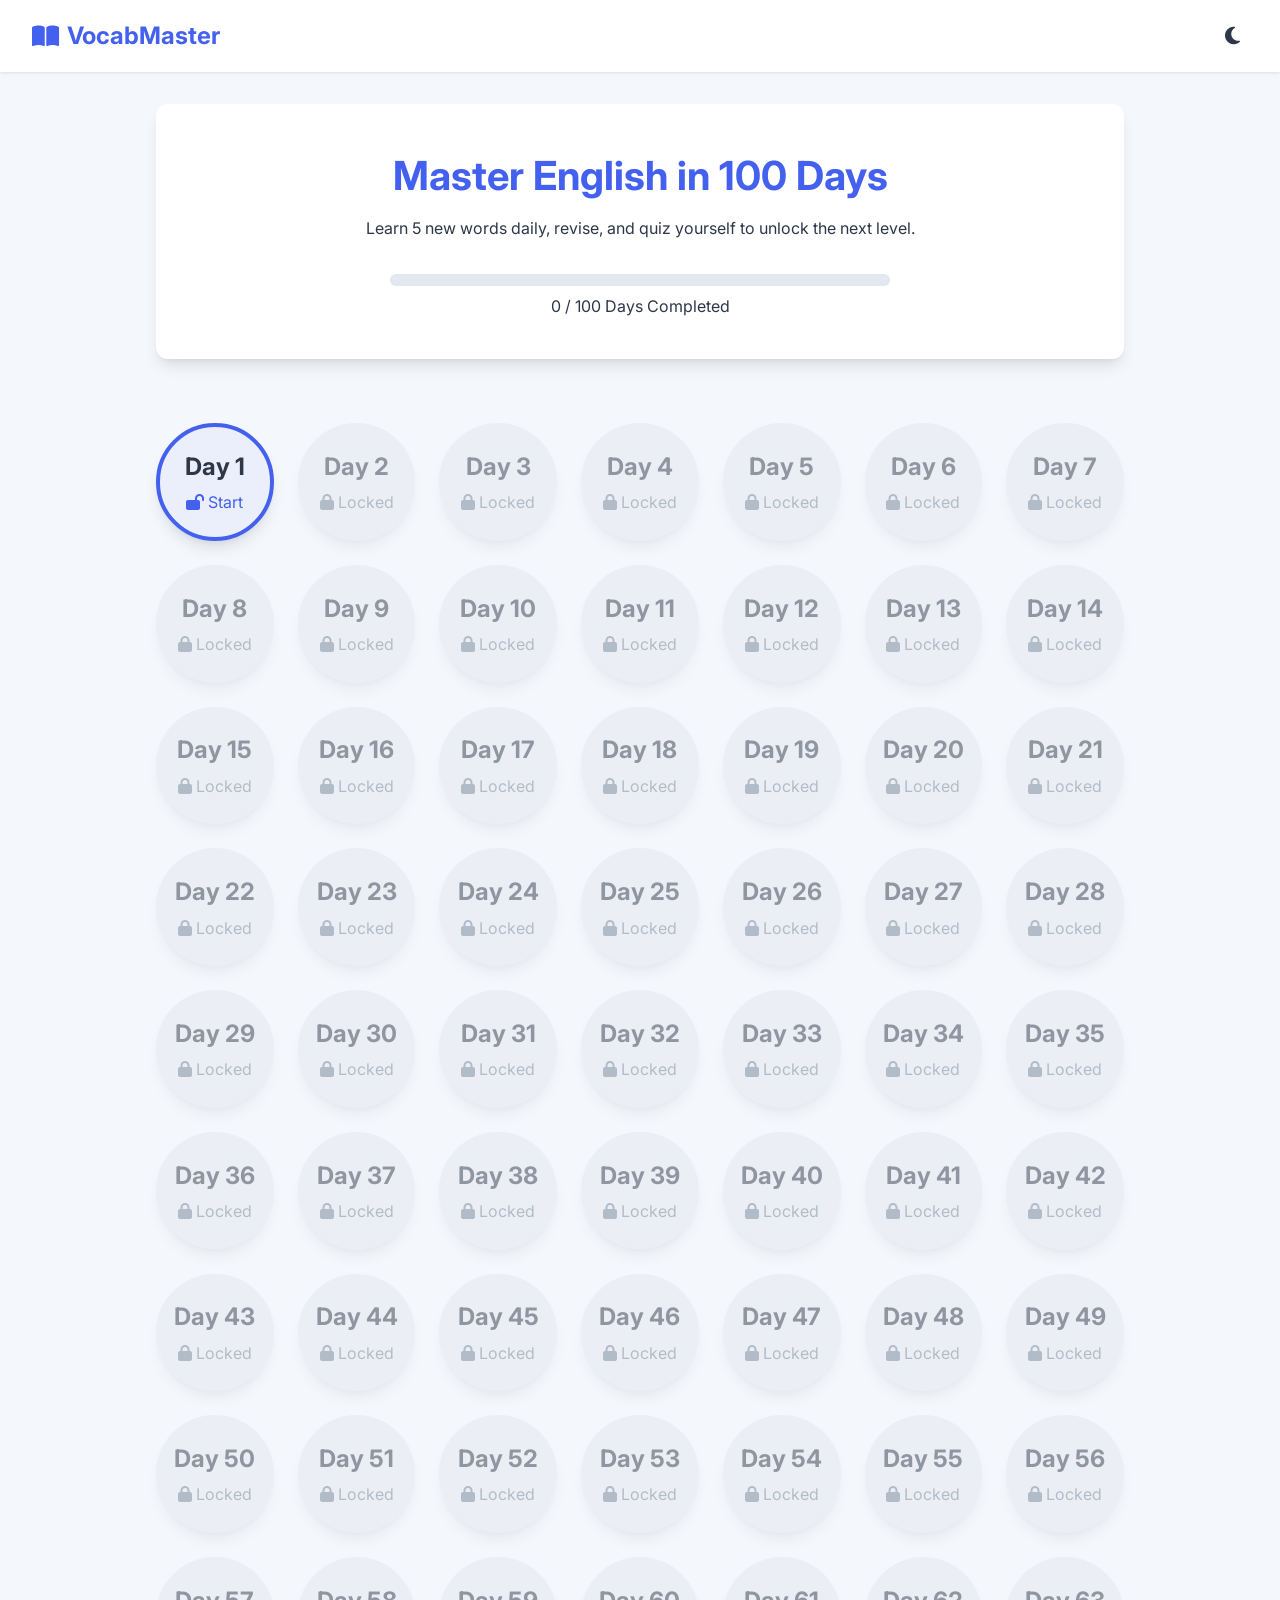
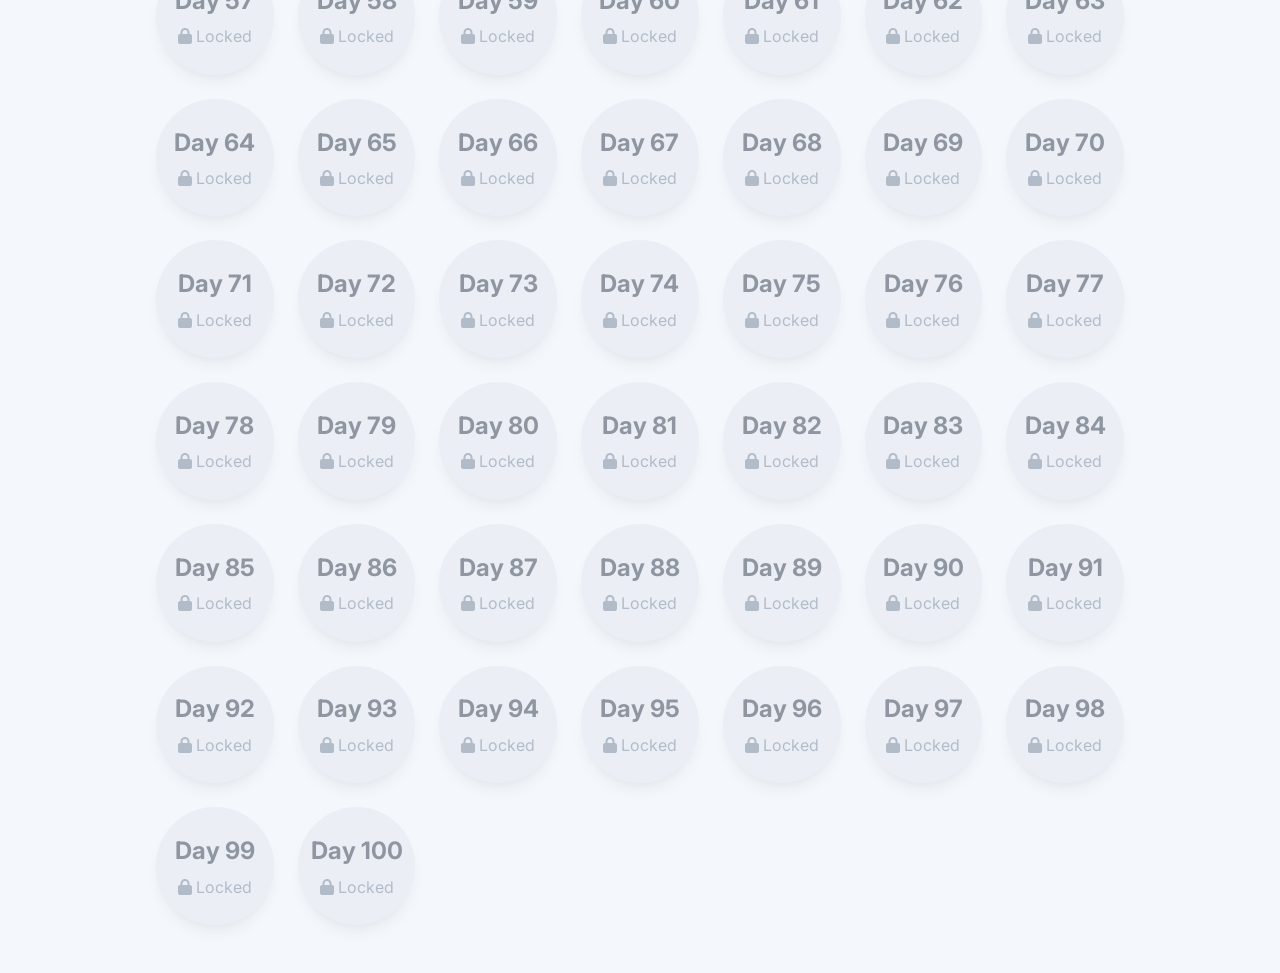
==== index.html @ 596305bb "first commit" ====
<!DOCTYPE html>
<html lang="en">
<head>
    <meta charset="UTF-8">
    <meta name="viewport" content="width=device-width, initial-scale=1.0">
    <title>VocabMaster - 100 Days Plan</title>
    <meta name="description" content="Improve English vocabulary through a structured 100-day plan.">
    <link rel="stylesheet" href="style.css">
    <link href="https://fonts.googleapis.com/css2?family=Inter:wght@300;400;600;700&display=swap" rel="stylesheet">
    <!-- FontAwesome for icons -->
    <link rel="stylesheet" href="https://cdnjs.cloudflare.com/ajax/libs/font-awesome/6.4.0/css/all.min.css">
</head>
<body>
    <header>
        <div class="logo"><i class="fa-solid fa-book-open"></i> VocabMaster</div>
        <div class="header-controls">
            <button id="themeToggle" class="icon-btn" aria-label="Toggle Dark Mode" title="Toggle Dark Mode">
                <i class="fa-solid fa-moon"></i>
            </button>
        </div>
    </header>

    <main id="app">
        <!-- Dashboard View -->
        <section id="dashboardView" class="view active-view">
            <div class="hero">
                <h1>Master English in 100 Days</h1>
                <p>Learn 5 new words daily, revise, and quiz yourself to unlock the next level.</p>
                <div class="progress-container">
                    <div class="progress-bar-bg">
                        <div class="progress-bar" id="overallProgressBar" style="width: 0%;"></div>
                    </div>
                    <span id="progressText">0 / 100 Days Completed</span>
                </div>
            </div>
            
            <div class="roadmap-grid" id="roadmapGrid">
                <!-- Dynamically populated day cards -->
            </div>
        </section>

        <!-- Revision View -->
        <section id="revisionView" class="view hidden-view">
            <div class="view-header">
                <h2>Revision: Day <span id="revisionDayNum"></span> Words</h2>
                <button class="btn-cancel" onclick="app.showDashboard()">Exit</button>
            </div>
            <div class="revision-content">
                <p class="section-desc">Before learning new words, quickly review what you learned yesterday.</p>
                <div class="revision-grid" id="revisionGrid">
                    <!-- Words for revision shown here -->
                </div>
            </div>
            <div style="text-align: center; margin-top: 2rem;">
                <button class="btn-primary" id="btnStartToday" style="font-size: 1.25rem;">Start Today's Lesson <i class="fa-solid fa-arrow-right"></i></button>
            </div>
        </section>

        <!-- Learning View -->
        <section id="learningView" class="view hidden-view">
            <div class="view-header">
                <h2>Day <span id="learningDayNum"></span>: Vocabulary</h2>
                <span class="step-indicator" id="wordProgressIndicator">1 / 5</span>
                <button class="btn-cancel" onclick="app.showDashboard()">Quit</button>
            </div>
            <div class="word-card-container">
                <div class="word-card" id="wordCard">
                    <!-- Dynamic Word Details -->
                </div>
            </div>
            <div class="navigation-buttons">
                <button class="btn-secondary" id="btnPrevWord" disabled><i class="fa-solid fa-arrow-left"></i> Previous</button>
                <button class="btn-primary" id="btnNextWord">Next <i class="fa-solid fa-arrow-right"></i></button>
            </div>
        </section>

        <!-- Quiz View -->
        <section id="quizView" class="view hidden-view">
            <div class="view-header">
                <h2>Day <span id="quizDayNum"></span>: Quiz</h2>
                <span class="step-indicator" id="quizProgressIndicator">1 / 7</span>
                <button class="btn-cancel" onclick="app.showDashboard()">Quit</button>
            </div>
            <div class="quiz-container">
                <div class="quiz-card" id="quizCard">
                    <!-- Dynamic Quiz Detail -->
                </div>
            </div>
            <div class="navigation-buttons" id="quizNavButtons">
                <button class="btn-primary" id="btnSubmitQuizAnswer" style="margin-left:auto;">Submit Answer</button>
                <button class="btn-primary" id="btnNextQuizQuestion" style="display:none; margin-left:auto;">Next Question <i class="fa-solid fa-arrow-right"></i></button>
            </div>
        </section>

        <!-- Result View -->
        <section id="resultView" class="view hidden-view">
            <div class="result-card" id="resultCard">
                <h1 id="resultTitle">Result</h1>
                <div class="score-circle" id="scoreCircle">
                    <span id="scoreText">0%</span>
                </div>
                <p id="resultMessage" style="font-size: 1.25rem; font-weight: 600; margin-bottom: 1rem;"></p>
                <div class="review-answers" id="reviewAnswers">
                    <!-- Mistake explanations etc -->
                </div>
                <button class="btn-primary" id="btnResultAction">Continue</button>
            </div>
        </section>
    </main>

    <script src="script.js"></script>
</body>
</html>
---- style.css ----
:root {
    --bg-color: #f4f7fb;
    --surface-color: #ffffff;
    --text-color: #2d3748;
    --text-light: #718096;
    --primary-color: #4361ee;
    --primary-hover: #3a56d4;
    --success-color: #38b000;
    --warning-color: #fca311;
    --danger-color: #e63946;
    --card-shadow: 0 10px 15px -3px rgba(0, 0, 0, 0.1), 0 4px 6px -2px rgba(0, 0, 0, 0.05);
    --border-radius: 12px;
    --border-color: #e2e8f0;
}

[data-theme="dark"] {
    --bg-color: #0f172a;
    --surface-color: #1e293b;
    --text-color: #f8fafc;
    --text-light: #94a3b8;
    --border-color: #334155;
    --card-shadow: 0 10px 15px -3px rgba(0, 0, 0, 0.5);
}

* {
    margin: 0;
    padding: 0;
    box-sizing: border-box;
}

body {
    font-family: 'Inter', sans-serif;
    background-color: var(--bg-color);
    color: var(--text-color);
    transition: background-color 0.3s, color 0.3s;
    line-height: 1.6;
}

header {
    display: flex;
    justify-content: space-between;
    align-items: center;
    padding: 1rem 2rem;
    background-color: var(--surface-color);
    box-shadow: 0 1px 3px rgba(0,0,0,0.1);
    position: sticky;
    top: 0;
    z-index: 100;
}

.logo {
    font-size: 1.5rem;
    font-weight: 700;
    color: var(--primary-color);
    display: flex;
    align-items: center;
    gap: 0.5rem;
}

.icon-btn {
    background: none;
    border: none;
    font-size: 1.25rem;
    color: var(--text-color);
    cursor: pointer;
    padding: 0.5rem;
    border-radius: 50%;
    transition: background-color 0.2s;
}

.icon-btn:hover {
    background-color: var(--border-color);
}

/* Base Buttons */
button {
    font-family: inherit;
    cursor: pointer;
    border-radius: 8px;
    font-weight: 600;
    padding: 0.75rem 1.5rem;
    font-size: 1rem;
    transition: all 0.2s ease;
    border: none;
}

.btn-primary {
    background-color: var(--primary-color);
    color: white;
}

.btn-primary:hover {
    background-color: var(--primary-hover);
    transform: translateY(-2px);
}

.btn-primary:disabled {
    background-color: var(--text-light);
    cursor: not-allowed;
    transform: none;
}

.btn-secondary {
    background-color: var(--border-color);
    color: var(--text-color);
}

.btn-secondary:hover:not(:disabled) {
    background-color: #cbd5e1;
}
.btn-secondary:disabled {
    opacity: 0.5;
    cursor: not-allowed;
}

[data-theme="dark"] .btn-secondary:hover:not(:disabled) {
    background-color: #475569;
}

.btn-cancel {
    background: none;
    color: var(--text-light);
}

.btn-cancel:hover {
    color: var(--danger-color);
}

main {
    max-width: 1000px;
    margin: 2rem auto;
    padding: 0 1rem;
}

/* Views */
.view {
    display: none;
    animation: fadeIn 0.4s ease forwards;
}

.view.active-view {
    display: block;
}

@keyframes fadeIn {
    from { opacity: 0; transform: translateY(10px); }
    to { opacity: 1; transform: translateY(0); }
}

/* Dashboard */
.hero {
    text-align: center;
    margin-bottom: 3rem;
    padding: 2.5rem;
    background-color: var(--surface-color);
    border-radius: var(--border-radius);
    box-shadow: var(--card-shadow);
}

.hero h1 {
    font-size: 2.5rem;
    margin-bottom: 0.5rem;
    color: var(--primary-color);
}

.progress-container {
    margin-top: 2rem;
    max-width: 500px;
    margin-left: auto;
    margin-right: auto;
}

.progress-bar-bg {
    height: 12px;
    background-color: var(--border-color);
    border-radius: 6px;
    overflow: hidden;
    margin-bottom: 0.5rem;
}

.progress-bar {
    height: 100%;
    background: linear-gradient(90deg, var(--primary-color), #4dabf7);
    border-radius: 6px;
    transition: width 1s ease-in-out;
}

.roadmap-grid {
    display: grid;
    grid-template-columns: repeat(auto-fill, minmax(110px, 1fr));
    gap: 1.5rem;
    padding: 1rem 0;
}

.day-card {
    background-color: var(--surface-color);
    border-radius: 50%;
    aspect-ratio: 1;
    display: flex;
    flex-direction: column;
    align-items: center;
    justify-content: center;
    box-shadow: var(--card-shadow);
    cursor: pointer;
    transition: transform 0.2s, box-shadow 0.2s, border-color 0.2s;
    border: 4px solid transparent;
    user-select: none;
    color: var(--text-color);
}

.day-card:hover {
    transform: scale(1.05);
    box-shadow: 0 15px 20px -5px rgba(0, 0, 0, 0.1);
}

.day-card.locked {
    opacity: 0.5;
    background-color: var(--border-color);
    cursor: not-allowed;
    border-color: transparent;
}
.day-card.locked:hover {
    transform: none;
    box-shadow: var(--card-shadow);
}

.day-card.unlocked.current {
    border-color: var(--primary-color);
    background-color: rgba(67, 97, 238, 0.05);
}

.day-card.completed {
    border-color: var(--success-color);
    background-color: rgba(56, 176, 0, 0.05);
}

.day-num {
    font-size: 1.5rem;
    font-weight: 700;
}

.day-status {
    font-size: 1rem;
    margin-top: 0.25rem;
}

.day-card.completed .day-status { color: var(--success-color); }
.day-card.locked .day-status { color: var(--text-light); }
.day-card.current .day-status { color: var(--primary-color); }

/* Common View Header */
.view-header {
    display: flex;
    justify-content: space-between;
    align-items: center;
    margin-bottom: 2rem;
}

.step-indicator {
    font-weight: 600;
    color: var(--primary-color);
    background: var(--surface-color);
    padding: 0.5rem 1rem;
    border-radius: 20px;
    box-shadow: var(--card-shadow);
}

/* Word Card */
.word-card, .quiz-card, .result-card {
    background-color: var(--surface-color);
    border-radius: var(--border-radius);
    padding: 2.5rem;
    box-shadow: var(--card-shadow);
    margin-bottom: 2rem;
}

.word-header {
    display: flex;
    justify-content: space-between;
    align-items: center;
    margin-bottom: 1.5rem;
    border-bottom: 2px solid var(--border-color);
    padding-bottom: 1rem;
}

.word-title {
    font-size: 2.5rem;
    color: var(--primary-color);
    font-weight: 700;
}

.btn-audio {
    background-color: rgba(67, 97, 238, 0.1);
    color: var(--primary-color);
    border-radius: 50%;
    width: 50px;
    height: 50px;
    display: flex;
    align-items: center;
    justify-content: center;
    font-size: 1.25rem;
    transition: all 0.2s;
}

.btn-audio:hover {
    background-color: var(--primary-color);
    color: white;
    transform: scale(1.1);
}

.pronunciation {
    font-size: 1.15rem;
    color: var(--text-light);
    font-style: italic;
    margin-bottom: 1.5rem;
}

.meaning-section {
    margin-bottom: 1.5rem;
}

.meaning-en {
    font-size: 1.25rem;
    font-weight: 600;
    margin-bottom: 0.5rem;
}

.meaning-hi {
    font-size: 1.15rem;
    color: var(--text-light);
}

.example-box, .memory-box {
    background-color: rgba(67, 97, 238, 0.05);
    border-left: 4px solid var(--primary-color);
    padding: 1rem;
    margin-bottom: 1.5rem;
    border-radius: 0 8px 8px 0;
}

.example-box h4, .memory-box h4 {
    margin-bottom: 0.5rem;
    color: var(--primary-color);
    display: flex;
    align-items: center;
    gap: 0.5rem;
}

.memory-box {
    background-color: rgba(252, 163, 17, 0.1);
    border-left-color: var(--warning-color);
}

.memory-box h4 {
    color: var(--warning-color);
}

.syn-ant-box {
    display: flex;
    gap: 2rem;
    flex-wrap: wrap;
}

.synonyms, .antonyms {
    flex: 1;
    min-width: 200px;
    background-color: var(--bg-color);
    padding: 1.5rem;
    border-radius: 8px;
}

.synonyms h4, .antonyms h4 {
    margin-bottom: 0.75rem;
    display: flex;
    align-items: center;
    gap: 0.5rem;
}

.synonyms h4 { color: var(--success-color); }
.antonyms h4 { color: var(--danger-color); }

.navigation-buttons {
    display: flex;
    justify-content: space-between;
}

/* Section specific styling */
.section-desc {
    font-size: 1.1rem;
    color: var(--text-light);
    margin-bottom: 1.5rem;
}

/* Revision Specific */
.revision-grid {
    display: grid;
    grid-template-columns: repeat(auto-fill, minmax(280px, 1fr));
    gap: 1.5rem;
    margin-bottom: 2rem;
}

.revision-card {
    background-color: var(--surface-color);
    padding: 1.5rem;
    border-radius: var(--border-radius);
    box-shadow: var(--card-shadow);
    border-top: 4px solid var(--primary-color);
}
.revision-card h3 {
    color: var(--primary-color);
    margin-bottom: 0.5rem;
    font-size: 1.3rem;
}

.revision-card p {
    margin-bottom: 0.5rem;
}
.rev-en { font-weight: 600; }
.rev-hi { color: var(--text-light); font-size: 0.95rem; }

/* Quiz Specifics */
.question-text {
    font-size: 1.4rem;
    font-weight: 600;
    margin-bottom: 2rem;
}

.options-container {
    display: flex;
    flex-direction: column;
    gap: 1rem;
}

.option-btn {
    text-align: left;
    padding: 1rem 1.5rem;
    background-color: var(--bg-color);
    border: 2px solid transparent;
    color: var(--text-color);
    font-size: 1.1rem;
    font-weight: 400;
    border-radius: 8px;
}

.option-btn:hover {
    background-color: var(--border-color);
}

.option-btn.selected {
    border-color: var(--primary-color);
    background-color: rgba(67, 97, 238, 0.1);
}

.option-btn.correct-ans {
    border-color: var(--success-color);
    background-color: rgba(56, 176, 0, 0.1);
}

.option-btn.wrong-ans {
    border-color: var(--danger-color);
    background-color: rgba(230, 57, 70, 0.1);
}

.text-input-container {
    display: flex;
    flex-direction: column;
}

.text-input-container textarea {
    width: 100%;
    padding: 1.25rem;
    border-radius: 8px;
    border: 2px solid var(--border-color);
    background-color: var(--bg-color);
    color: var(--text-color);
    font-family: inherit;
    font-size: 1.1rem;
    resize: vertical;
    min-height: 120px;
    margin-bottom: 1rem;
}

.text-input-container textarea:focus {
    outline: none;
    border-color: var(--primary-color);
}

.feedback-container {
    margin-top: 1.5rem;
    padding: 1rem;
    border-radius: 8px;
    display: none;
}

.feedback-container.show {
    display: block;
    animation: fadeIn 0.3s;
}

.feedback-container.correct {
    background-color: rgba(56, 176, 0, 0.1);
    border-left: 4px solid var(--success-color);
    color: var(--success-color);
}

.feedback-container.incorrect {
    background-color: rgba(230, 57, 70, 0.1);
    border-left: 4px solid var(--danger-color);
    color: var(--danger-color);
}

.feedback-container p {
    color: var(--text-color);
    margin-top: 0.5rem;
}

/* Result specific */
.result-card {
    text-align: center;
}

.score-circle {
    width: 180px;
    height: 180px;
    border-radius: 50%;
    border: 12px solid var(--primary-color);
    display: flex;
    align-items: center;
    justify-content: center;
    margin: 2rem auto;
    font-size: 3.5rem;
    font-weight: 700;
    color: var(--primary-color);
}

.score-circle.success { border-color: var(--success-color); color: var(--success-color); }
.score-circle.fail { border-color: var(--danger-color); color: var(--danger-color); }

.review-answers {
    text-align: left;
    margin-top: 2rem;
    margin-bottom: 2rem;
    max-height: 400px;
    overflow-y: auto;
    padding-right: 1rem;
}

.review-item {
    padding: 1.5rem;
    border-radius: 8px;
    margin-bottom: 1rem;
    background-color: var(--bg-color);
}

.review-item.correct { border-left: 4px solid var(--success-color); }
.review-item.incorrect { border-left: 4px solid var(--danger-color); }

.review-item h4 {
    margin-bottom: 0.5rem;
    font-size: 1.1rem;
}

.review-item .user-ans {
    margin-bottom: 0.5rem;
    font-weight: 600;
}

.review-item.incorrect .user-ans { color: var(--danger-color); }
.review-item.correct .user-ans { color: var(--success-color); }

.review-item .correct-ans {
    color: var(--success-color);
    font-style: italic;
}

@media (max-width: 600px) {
    .word-header { flex-direction: column; align-items: flex-start; gap: 1rem; }
    .btn-audio { align-self: flex-end; margin-top: -3rem; }
    .syn-ant-box { flex-direction: column; gap: 1rem; }
    .hero { padding: 1.5rem; }
    .hero h1 { font-size: 2rem; }
}
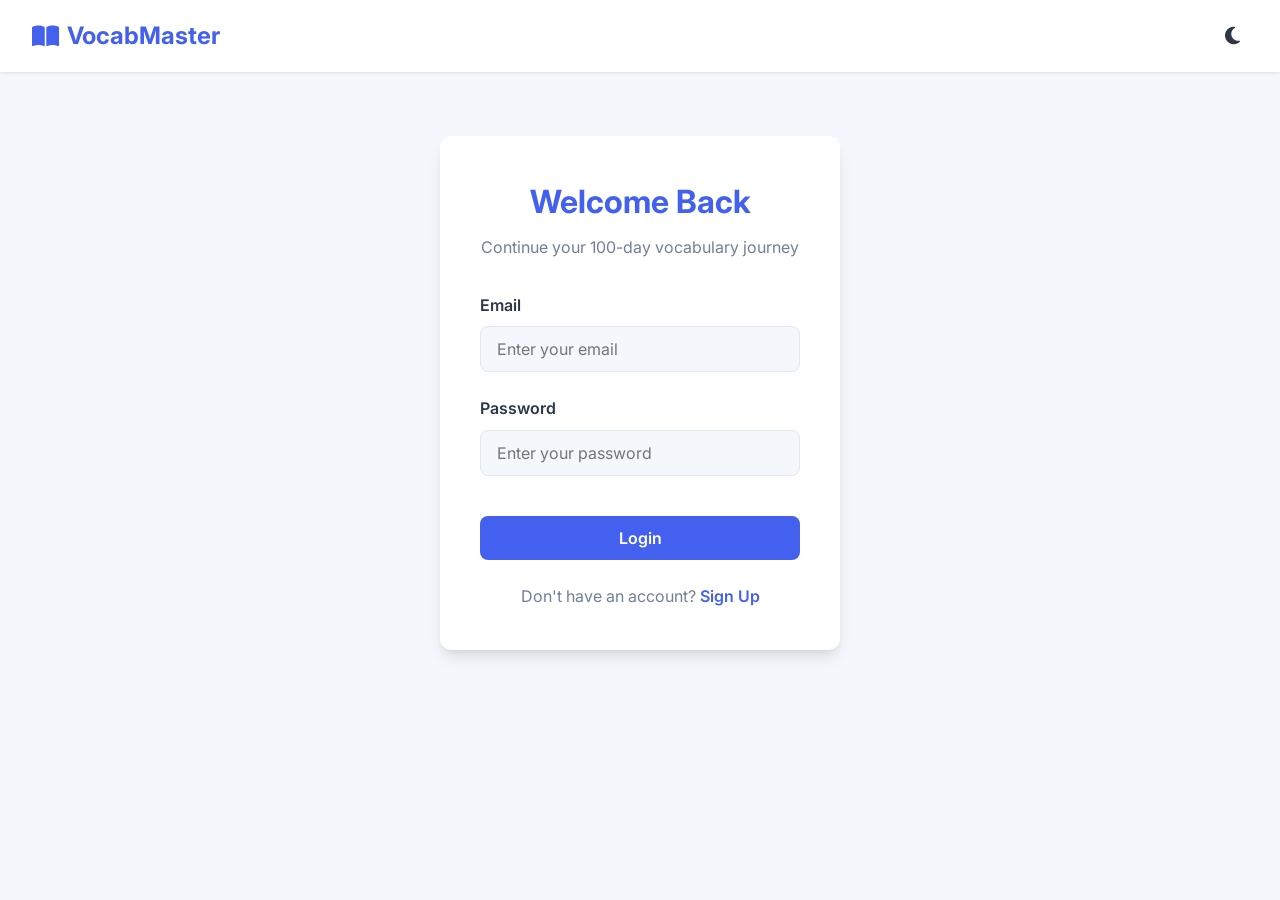
==== commit 4a41b640: "auth added" ====
--- a/index.html
+++ b/index.html
@@ -21,29 +21,12 @@
     </header>
 
     <main id="app">
-        <!-- Dashboard View -->
-        <section id="dashboardView" class="view active-view">
-            <div class="hero">
-                <h1>Master English in 100 Days</h1>
-                <p>Learn 5 new words daily, revise, and quiz yourself to unlock the next level.</p>
-                <div class="progress-container">
-                    <div class="progress-bar-bg">
-                        <div class="progress-bar" id="overallProgressBar" style="width: 0%;"></div>
-                    </div>
-                    <span id="progressText">0 / 100 Days Completed</span>
-                </div>
-            </div>
-            
-            <div class="roadmap-grid" id="roadmapGrid">
-                <!-- Dynamically populated day cards -->
-            </div>
-        </section>
 
         <!-- Revision View -->
         <section id="revisionView" class="view hidden-view">
             <div class="view-header">
                 <h2>Revision: Day <span id="revisionDayNum"></span> Words</h2>
-                <button class="btn-cancel" onclick="app.showDashboard()">Exit</button>
+                <button class="btn-cancel" onclick="app.goToDashboard()">Exit</button>
             </div>
             <div class="revision-content">
                 <p class="section-desc">Before learning new words, quickly review what you learned yesterday.</p>
@@ -61,7 +44,7 @@
             <div class="view-header">
                 <h2>Day <span id="learningDayNum"></span>: Vocabulary</h2>
                 <span class="step-indicator" id="wordProgressIndicator">1 / 5</span>
-                <button class="btn-cancel" onclick="app.showDashboard()">Quit</button>
+                <button class="btn-cancel" onclick="app.goToDashboard()">Quit</button>
             </div>
             <div class="word-card-container">
                 <div class="word-card" id="wordCard">
@@ -79,7 +62,7 @@
             <div class="view-header">
                 <h2>Day <span id="quizDayNum"></span>: Quiz</h2>
                 <span class="step-indicator" id="quizProgressIndicator">1 / 7</span>
-                <button class="btn-cancel" onclick="app.showDashboard()">Quit</button>
+                <button class="btn-cancel" onclick="app.goToDashboard()">Quit</button>
             </div>
             <div class="quiz-container">
                 <div class="quiz-card" id="quizCard">
@@ -108,6 +91,7 @@
         </section>
     </main>
 
+    <script src="auth.js"></script>
     <script src="script.js"></script>
 </body>
 </html>
--- a/style.css
+++ b/style.css
@@ -573,6 +573,228 @@
     font-style: italic;
 }
 
+/* Authentication Styles */
+.auth-container {
+    max-width: 400px;
+    margin: 4rem auto;
+    background: var(--surface-color);
+    padding: 2.5rem;
+    border-radius: var(--border-radius);
+    box-shadow: var(--card-shadow);
+    text-align: center;
+}
+
+.auth-container h2 {
+    color: var(--primary-color);
+    margin-bottom: 0.5rem;
+    font-size: 2rem;
+}
+
+.auth-container p.subtitle {
+    color: var(--text-light);
+    margin-bottom: 2rem;
+}
+
+.form-group {
+    margin-bottom: 1.5rem;
+    text-align: left;
+}
+
+.form-group label {
+    display: block;
+    margin-bottom: 0.5rem;
+    font-weight: 600;
+    color: var(--text-color);
+}
+
+.form-group input {
+    width: 100%;
+    padding: 0.75rem 1rem;
+    border: 1px solid var(--border-color);
+    border-radius: 8px;
+    font-family: inherit;
+    font-size: 1rem;
+    background-color: var(--bg-color);
+    color: var(--text-color);
+    transition: border-color 0.2s;
+}
+
+.form-group input:focus {
+    outline: none;
+    border-color: var(--primary-color);
+}
+
+.auth-btn {
+    width: 100%;
+    margin-top: 1rem;
+}
+
+.auth-links {
+    margin-top: 1.5rem;
+    color: var(--text-light);
+}
+
+.auth-links a {
+    color: var(--primary-color);
+    text-decoration: none;
+    font-weight: 600;
+}
+
+.auth-links a:hover {
+    text-decoration: underline;
+}
+
+.error-message {
+    color: var(--danger-color);
+    background-color: rgba(230, 57, 70, 0.1);
+    padding: 0.75rem;
+    border-radius: 8px;
+    margin-bottom: 1rem;
+    display: none;
+    font-size: 0.9rem;
+    border-left: 3px solid var(--danger-color);
+    text-align: left;
+}
+
+/* Dashboard Advanced Styles */
+.dashboard-header {
+    display: flex;
+    justify-content: space-between;
+    align-items: flex-end;
+    margin-bottom: 2rem;
+    flex-wrap: wrap;
+    gap: 1rem;
+}
+
+.dashboard-greeting h1 {
+    font-size: 2rem;
+    color: var(--primary-color);
+    margin-bottom: 0.25rem;
+}
+
+.dashboard-greeting p {
+    color: var(--text-light);
+}
+
+.stats-grid {
+    display: grid;
+    grid-template-columns: repeat(auto-fit, minmax(280px, 1fr));
+    gap: 1.5rem;
+    margin-bottom: 3rem;
+}
+
+.stat-card {
+    background-color: var(--surface-color);
+    padding: 1.5rem;
+    border-radius: var(--border-radius);
+    box-shadow: var(--card-shadow);
+    display: flex;
+    align-items: center;
+    gap: 1.5rem;
+}
+
+.stat-icon {
+    width: 60px;
+    height: 60px;
+    border-radius: 50%;
+    background-color: rgba(67, 97, 238, 0.1);
+    color: var(--primary-color);
+    display: flex;
+    align-items: center;
+    justify-content: center;
+    font-size: 1.8rem;
+}
+
+.stat-card.success .stat-icon { background-color: rgba(56, 176, 0, 0.1); color: var(--success-color); }
+.stat-card.warning .stat-icon { background-color: rgba(252, 163, 17, 0.1); color: var(--warning-color); }
+
+.stat-info h3 {
+    font-size: 0.85rem;
+    color: var(--text-light);
+    margin-bottom: 0.25rem;
+    text-transform: uppercase;
+    letter-spacing: 0.5px;
+    font-weight: 600;
+}
+
+.stat-info .stat-value {
+    font-size: 1.8rem;
+    font-weight: 700;
+    color: var(--text-color);
+}
+
+.activity-section {
+    background-color: var(--surface-color);
+    border-radius: var(--border-radius);
+    padding: 1.5rem;
+    box-shadow: var(--card-shadow);
+    margin-bottom: 3rem;
+}
+
+.activity-section h3 {
+    margin-bottom: 1rem;
+    color: var(--text-color);
+    border-bottom: 1px solid var(--border-color);
+    padding-bottom: 0.75rem;
+}
+
+.activity-list {
+    list-style: none;
+}
+
+.activity-item {
+    display: flex;
+    justify-content: space-between;
+    align-items: center;
+    padding: 1rem 0;
+    border-bottom: 1px solid var(--border-color);
+}
+
+.activity-item:last-child {
+    border-bottom: none;
+    padding-bottom: 0;
+}
+
+.activity-day {
+    font-weight: 600;
+    color: var(--primary-color);
+    display: flex;
+    align-items: center;
+    gap: 0.5rem;
+}
+
+.activity-detail {
+    color: var(--text-light);
+    font-size: 0.9rem;
+}
+
+.activity-score {
+    background-color: rgba(56, 176, 0, 0.1);
+    color: var(--success-color);
+    padding: 0.25rem 0.75rem;
+    border-radius: 20px;
+    font-weight: 600;
+    font-size: 0.9rem;
+}
+
+.user-profile-controls {
+    display: flex;
+    align-items: center;
+    gap: 1rem;
+}
+
+.btn-logout {
+    background-color: rgba(230, 57, 70, 0.1);
+    color: var(--danger-color);
+    font-size: 0.9rem;
+    padding: 0.5rem 1rem;
+}
+
+.btn-logout:hover {
+    background-color: var(--danger-color);
+    color: white;
+}
+
 @media (max-width: 600px) {
     .word-header { flex-direction: column; align-items: flex-start; gap: 1rem; }
     .btn-audio { align-self: flex-end; margin-top: -3rem; }
